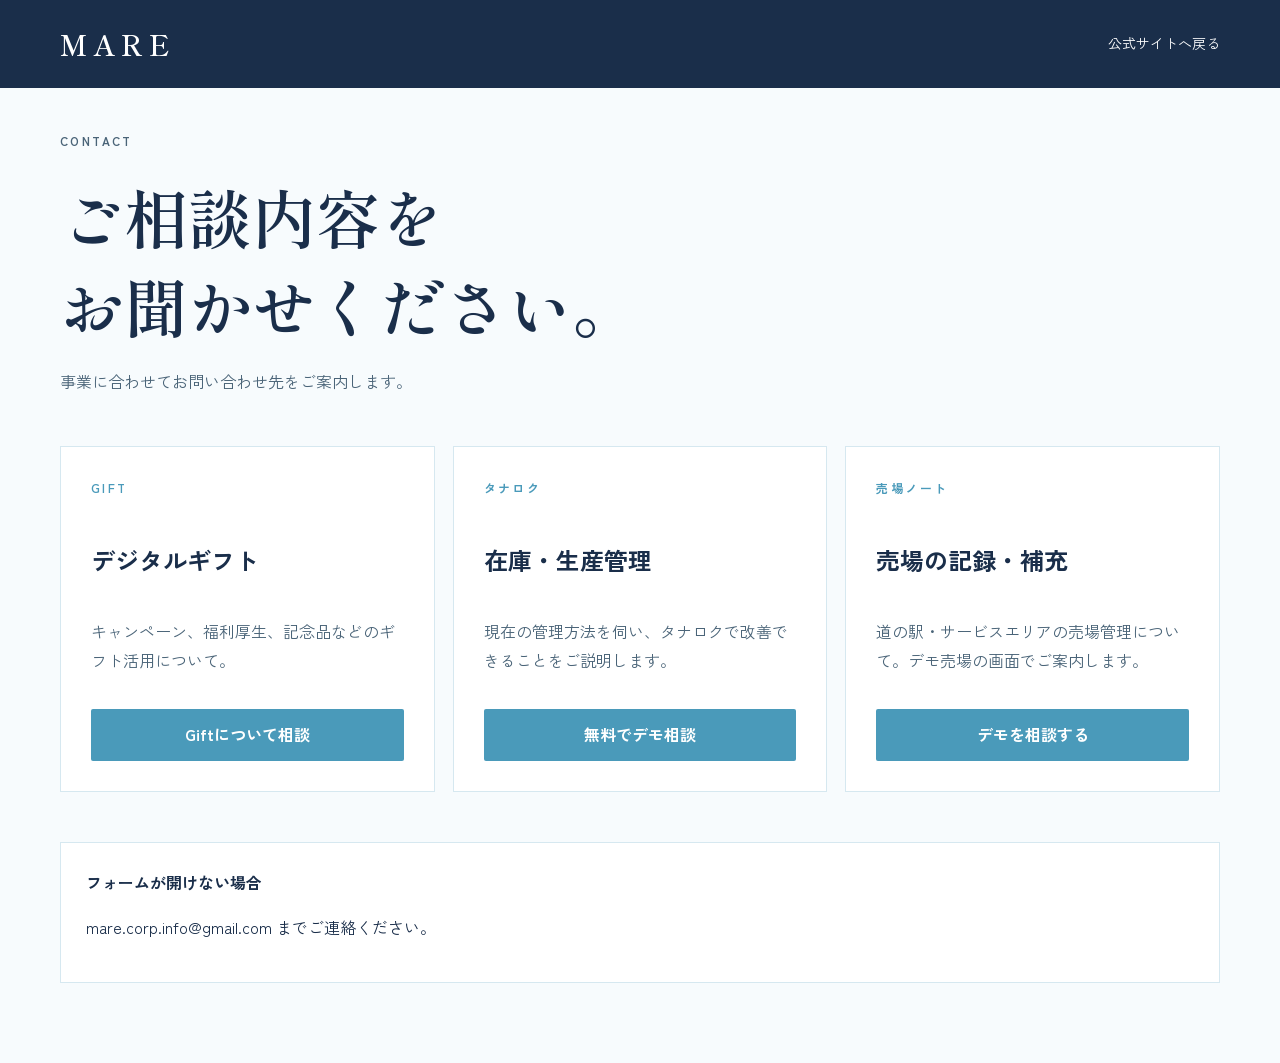
==== contact/index.html @ b049395e "HP改修：OEMを削除、売場ノートを追加、CORDXをタナロクに名称変更 - トップ：OEMのカードと詳細を削除し、3事業をGIFT・タナロク・売場ノートに - 売場ノートの紹介ページ /uriba-" ====
<!doctype html><html lang="ja"><head><meta charset="utf-8"><meta name="viewport" content="width=device-width,initial-scale=1"><title>お問い合わせ｜MARE</title><meta name="description" content="GIFT・タナロク・売場ノートに関するご相談、協業についてのお問い合わせはこちら。"><link rel="canonical" href="https://mare-corp-hp.mare-corp-info.workers.dev/contact/"><link rel="preconnect" href="https://fonts.googleapis.com"><link rel="preconnect" href="https://fonts.gstatic.com" crossorigin><link href="https://fonts.googleapis.com/css2?family=Shippori+Mincho:wght@600&family=Zen+Kaku+Gothic+New:wght@400;500;600;700&display=swap" rel="stylesheet"><link rel="stylesheet" href="/assets/mare.css"><style>.contact-page{min-height:100vh;padding:130px 0 80px;background:#f7fbfd}.contact-page h1{font:600 clamp(38px,6vw,64px)/1.4 'Shippori Mincho';margin:10px 0}.contact-page>div>p{color:#4a6478}.contact-options{display:grid;grid-template-columns:repeat(3,1fr);gap:18px;margin:50px 0}.contact-option{background:#fff;border:1px solid #d6e8f0;padding:30px;display:flex;flex-direction:column}.contact-option h2{font-size:24px}.contact-option p{color:#4a6478;flex:1}.contact-option .button{margin-top:18px}.contact-note{padding:25px;background:#fff;border:1px solid #d6e8f0}@media(max-width:760px){.contact-options{grid-template-columns:1fr}.site-header{background:#1a2e4a}}</style></head><body><header class="site-header" style="background:#1a2e4a"><div class="shell header-inner"><a class="logo" href="/">MARE</a><nav style="display:flex"><a href="/">公式サイトへ戻る</a></nav></div></header><main class="contact-page"><div class="shell"><p class="eyebrow">Contact</p><h1>ご相談内容を<br>お聞かせください。</h1><p>事業に合わせてお問い合わせ先をご案内します。</p><div class="contact-options"><article class="contact-option"><span class="eyebrow">GIFT</span><h2>デジタルギフト</h2><p>キャンペーン、福利厚生、記念品などのギフト活用について。</p><a class="button primary" href="https://docs.google.com/forms/d/e/1FAIpQLSeMhlQkFVUytD8UYxsfwPngYTdQ1wj4fDfEeiPfBqGWtVUaCQ/viewform?usp=publish-editor" target="_blank" rel="noopener noreferrer">Giftについて相談</a></article><article class="contact-option"><span class="eyebrow">タナロク</span><h2>在庫・生産管理</h2><p>現在の管理方法を伺い、タナロクで改善できることをご説明します。</p><a class="button primary" href="https://docs.google.com/forms/d/e/1FAIpQLSeMhlQkFVUytD8UYxsfwPngYTdQ1wj4fDfEeiPfBqGWtVUaCQ/viewform?usp=publish-editor" target="_blank" rel="noopener noreferrer">無料でデモ相談</a></article><article class="contact-option"><span class="eyebrow">売場ノート</span><h2>売場の記録・補充</h2><p>道の駅・サービスエリアの売場管理について。デモ売場の画面でご案内します。</p><a class="button primary" href="https://docs.google.com/forms/d/e/1FAIpQLSeMhlQkFVUytD8UYxsfwPngYTdQ1wj4fDfEeiPfBqGWtVUaCQ/viewform?usp=publish-editor" target="_blank" rel="noopener noreferrer">デモを相談する</a></article></div><div class="contact-note"><b>フォームが開けない場合</b><p>mare.corp.info@gmail.com までご連絡ください。</p></div></div></main></body></html>
---- assets/mare.css ----
:root{--navy:#1a2e4a;--ocean:#4a9aba;--sky:#7bbfd4;--mist:#b8dce8;--pale:#eaf4f8;--white:#fff;--ink:#1a2e4a;--soft:#4a6478;--line:#d6e8f0;--bg:#f7fbfd;--lime:#c8de70;--shadow:0 22px 70px rgba(24,53,75,.11)}*{box-sizing:border-box}html{scroll-behavior:smooth}body{margin:0;color:var(--ink);font-family:'Zen Kaku Gothic New',sans-serif;line-height:1.8}a{color:inherit;text-decoration:none}.shell{width:min(1160px,calc(100% - 48px));margin:auto}.skip-link{position:fixed;top:-60px;left:16px;z-index:99;background:#fff;padding:10px}.skip-link:focus{top:10px}.sr-only{position:absolute;width:1px;height:1px;overflow:hidden;clip:rect(0,0,0,0)}.site-header{position:absolute;inset:0 0 auto;z-index:20;color:#fff}.header-inner{height:88px;display:flex;align-items:center}.logo{font:600 28px/1 'Shippori Mincho',serif;letter-spacing:.22em}.site-header nav{display:flex;align-items:center;gap:34px;margin-left:auto;font-size:14px}.site-header nav a{padding:12px 0}.nav-contact{border:1px solid rgba(255,255,255,.5);padding:8px 18px!important;border-radius:99px}.menu-button{display:none;margin-left:auto;width:46px;height:46px;border:0;background:transparent}.menu-button span:not(.sr-only){display:block;width:24px;height:1px;background:#fff;margin:6px auto}.hero{min-height:760px;padding:165px 0 110px;color:#fff;background:linear-gradient(135deg,#132a46,#1d4b69 55%,#3983a1);position:relative;overflow:hidden;display:flex;align-items:center}.hero:after{content:'';position:absolute;inset:auto 0 0;height:32%;background:linear-gradient(160deg,transparent 49.7%,rgba(255,255,255,.09) 50%)}.hero-orb{position:absolute;border-radius:50%;border:1px solid rgba(255,255,255,.1)}.hero-orb.one{width:520px;height:520px;right:-120px;top:70px}.hero-orb.two{width:260px;height:260px;right:100px;top:200px}.hero-inner{position:relative;z-index:2}.eyebrow{margin:0 0 20px;text-transform:uppercase;letter-spacing:.2em;color:var(--ocean);font-size:12px;font-weight:600}.hero .eyebrow,.cordx-band .eyebrow{color:var(--sky)}.hero h1{margin:0;font:600 clamp(44px,6vw,76px)/1.4 'Shippori Mincho',serif;letter-spacing:.04em}.hero h1 span{color:#dceef3}.hero-copy{max-width:720px;margin:28px 0 0;color:#d7e7ec;font-size:17px}.hero-actions{display:flex;gap:14px;flex-wrap:wrap;margin-top:38px}.button{min-height:52px;padding:0 25px;display:inline-flex;align-items:center;justify-content:center;border-radius:2px;font-weight:600;border:1px solid transparent;transition:.2s}.button:hover{transform:translateY(-2px)}.primary{background:var(--ocean);color:#fff}.ghost{border-color:rgba(255,255,255,.5);color:#fff}.ghost.dark{color:var(--navy);border-color:#91a8b6}.section{padding:112px 0}.split{display:grid;grid-template-columns:.9fr 1.1fr;gap:100px}.section h2{font:600 clamp(32px,4vw,48px)/1.5 'Shippori Mincho',serif;margin:0}.about-copy{font-size:17px;color:var(--soft)}.about-copy p{margin:0 0 22px}.principle{margin-top:35px!important;padding:22px 0;border-block:1px solid var(--line);color:var(--navy)}.principle strong{color:var(--ocean)}.services{background:var(--bg)}.center-heading{text-align:center;max-width:760px;margin:0 auto 56px}.center-heading>p:last-child{color:var(--soft)}.service-grid{display:grid;grid-template-columns:repeat(3,1fr);gap:20px}.service-card{position:relative;min-height:480px;padding:38px 32px;background:#fff;border:1px solid var(--line);box-shadow:0 12px 35px rgba(30,70,90,.05);transition:.25s}.service-card:hover{transform:translateY(-6px);box-shadow:var(--shadow)}.service-number{font:600 52px/1 'Shippori Mincho';color:var(--pale)}.service-action{display:inline-block;margin:24px 0 7px;padding:4px 12px;border-radius:99px;background:var(--pale);color:var(--ocean);font-size:12px;font-weight:600}.service-card h3{font:600 30px/1.2 'Shippori Mincho';letter-spacing:.1em;margin:6px 0 24px}.service-card h4{font:600 19px/1.6 'Shippori Mincho';margin:0 0 14px}.service-card>p:not(.service-action):not(.cordx-message){font-size:14px;color:var(--soft)}.service-card.cordx{background:var(--navy);color:#fff;border-color:var(--navy)}.cordx .service-number{color:rgba(255,255,255,.08)}.cordx .service-action{background:rgba(200,222,112,.12);color:var(--lime)}.cordx>p:not(.service-action):not(.cordx-message){color:#b9cbd3}.cordx-message{color:var(--lime);font-weight:600}.text-link{position:absolute;left:32px;bottom:32px;font-weight:600;color:var(--ocean)}.cordx .text-link{color:var(--lime)}.detail-grid{display:grid;grid-template-columns:1fr 1fr;gap:85px;align-items:center}.detail-visual{aspect-ratio:1.15;display:grid;place-items:center;position:relative;overflow:hidden}.detail-visual:before,.detail-visual:after{content:'';position:absolute;border-radius:50%;border:1px solid rgba(255,255,255,.35)}.detail-visual:before{width:74%;height:74%}.detail-visual:after{width:45%;height:45%}.detail-visual span{z-index:1;color:#fff;font:600 clamp(38px,6vw,72px)/1 'Shippori Mincho';letter-spacing:.15em}.gift-visual{background:linear-gradient(145deg,#4a9aba,#9bcbd9)}.oem-visual{background:linear-gradient(145deg,#213a58,#4a718a)}.detail-copy>p:not(.eyebrow){color:var(--soft)}.detail-copy ul{list-style:none;padding:0;margin:26px 0 34px}.detail-copy li{padding:9px 0;border-bottom:1px solid var(--line)}.detail-copy li:before{content:'—';color:var(--ocean);margin-right:12px}.detail.alt{background:var(--bg)}.cordx-band{background:var(--navy);color:#fff}.cordx-band-grid{display:grid;grid-template-columns:1.05fr .95fr;gap:70px;align-items:center}.cordx-band h2{color:#fff}.cordx-band p:not(.eyebrow){color:#bfd0d6}.lime{background:var(--lime);color:var(--navy)}.outline-light{border-color:rgba(255,255,255,.4);color:#fff}.mini-product{display:flex;align-items:center;justify-content:center;gap:20px}.mini-phone{width:185px;min-height:310px;border:7px solid #071a29;border-radius:26px;background:#fff;color:var(--navy);padding:55px 18px 22px;display:flex;flex-direction:column;align-items:center;text-align:center;box-shadow:0 25px 60px rgba(0,0,0,.25)}.mini-phone .mic{width:55px;height:55px;border-radius:50%;display:grid;place-items:center;background:#e6f5f6;color:var(--ocean);margin-bottom:25px}.mini-phone small{margin-top:18px;color:var(--soft)}.mini-arrow{color:var(--lime);font-size:32px}.mini-stock{width:210px;background:#fff;color:var(--navy);border-radius:8px;padding:15px}.mini-stock span{display:flex;justify-content:space-between;padding:12px 5px;border-bottom:1px solid var(--line);font-size:13px}.mini-stock b{color:#248d83}.contact-box{text-align:center;padding:75px 30px;background:var(--bg);border:1px solid var(--line)}.contact-box p:not(.eyebrow){color:var(--soft);margin-bottom:30px}footer{background:#10253d;color:#b7c8d0;padding:58px 0}.footer-grid{display:grid;grid-template-columns:1fr auto;gap:40px}.footer-grid .logo{color:#fff}.footer-grid p{font-size:13px}.footer-links{display:flex;gap:24px;font-size:13px}.footer-grid small{grid-column:1/-1;border-top:1px solid rgba(255,255,255,.1);padding-top:24px}.reveal{opacity:0;transform:translateY(22px);transition:.7s}.reveal.visible{opacity:1;transform:none}:focus-visible{outline:3px solid #f2c94c;outline-offset:4px}
@media(max-width:820px){.shell{width:min(1160px,calc(100% - 32px))}.menu-button{display:block}.site-header nav{display:none;position:absolute;top:72px;left:16px;right:16px;padding:16px;background:#fff;color:var(--navy);flex-direction:column;align-items:stretch;gap:0;box-shadow:var(--shadow)}.site-header nav.open{display:flex}.site-header nav a{padding:13px}.hero{min-height:720px;padding-top:135px}.hero-copy br{display:none}.split,.detail-grid,.cordx-band-grid{grid-template-columns:1fr;gap:50px}.service-grid{grid-template-columns:1fr}.service-card{min-height:420px}.detail.alt .detail-copy{order:2}.detail.alt .detail-visual{order:1}.section{padding:82px 0}}
@media(max-width:480px){.hero h1{font-size:40px}.hero-actions{display:grid}.button{width:100%}.section{padding:70px 0}.section h2{font-size:31px}.service-card{padding:30px 24px}.text-link{left:24px}.mini-product{gap:8px}.mini-phone{width:145px;min-height:270px;padding:40px 12px}.mini-stock{width:155px}.mini-arrow{font-size:22px}.footer-grid{grid-template-columns:1fr}.footer-links{flex-wrap:wrap}.contact-box{padding:54px 20px}}
@media(prefers-reduced-motion:reduce){html{scroll-behavior:auto}.reveal{opacity:1;transform:none;transition:none}}

.service-card.uriba{border-top:3px solid #1d8aa3}.uriba .service-action{background:#e3f2f6;color:#1d8aa3}.service-card.uriba>p.uriba-message{color:#1d8aa3;font-weight:600;font-size:16px}.uriba .text-link{color:#1d8aa3}
.uriba-band{background:var(--bg);overflow:hidden}.uriba-grid{display:grid;grid-template-columns:.95fr 1.05fr;gap:80px;align-items:center}.uriba-band h2{margin-bottom:22px!important}.uriba-band p:not(.eyebrow){color:var(--soft)}
.uriba-points{list-style:none;padding:0;margin:26px 0 34px}.uriba-points li{padding:9px 0;border-bottom:1px solid var(--line)}.uriba-points li:before{content:'—';color:#1d8aa3;margin-right:12px}
.uriba-stage{position:relative;height:560px}.u-phone{position:absolute;width:250px;border-radius:36px;padding:8px;background:linear-gradient(145deg,#f4f6f8,#c9d0d7 45%,#eef1f4 70%,#b7c0c9);box-shadow:0 30px 60px -22px rgba(24,53,75,.38),inset 0 0 0 1px rgba(26,46,74,.15)}.u-phone img,.u-screen{display:block;width:100%;border-radius:29px;background:#fff}.u-phone img{height:auto}.u-phone.back{left:46%;top:56px;transform:rotate(6deg);opacity:.95;width:220px}.u-phone.front{left:8%;top:0;animation:ufloat 7s ease-in-out infinite}
.u-screen{position:relative;overflow:hidden;aspect-ratio:720/1231}.u-screen img{position:absolute;inset:0;border-radius:0;transition:opacity .8s}.u-screen img.off{opacity:0}
.u-chip{position:absolute;background:#fff;border:1px solid var(--line);border-radius:14px;padding:10px 16px;box-shadow:0 18px 40px -18px rgba(24,53,75,.4);display:grid;animation:ufloat 6s ease-in-out infinite}.u-chip small{font-size:11px;color:var(--soft)}.u-chip b{font:600 24px/1.2 'Shippori Mincho',serif;color:var(--navy)}.u-chip.c1{left:0;top:62%;animation-delay:-2s}.u-chip.c1 b{color:#1d8aa3}.u-chip.c2{right:0;top:12%;animation-delay:-4s}
@keyframes ufloat{0%,100%{transform:translateY(0)}50%{transform:translateY(-12px)}}
.link-strip{margin-top:70px;display:grid;grid-template-columns:1fr 120px 1fr;align-items:center;gap:0}.link-strip span{background:#fff;border:1px solid var(--line);padding:16px 20px;font-size:14px;color:var(--soft);display:flex;gap:14px;align-items:baseline;flex-wrap:wrap}.link-strip b{font:600 18px 'Shippori Mincho',serif;color:var(--navy)}.link-strip i{height:2px;background:repeating-linear-gradient(90deg,#1d8aa3 0 8px,transparent 8px 16px);background-size:32px 2px;animation:udash 1.2s linear infinite}@keyframes udash{to{background-position:32px 0}}
@media(max-width:820px){.uriba-grid{grid-template-columns:1fr;gap:40px}.uriba-stage{height:500px;max-width:420px;margin:0 auto;width:100%}.u-phone{width:215px}.u-phone.back{width:185px;left:44%}.link-strip{grid-template-columns:1fr;margin-top:50px}.link-strip i{width:2px;height:34px;margin:0 auto;background:repeating-linear-gradient(180deg,#1d8aa3 0 8px,transparent 8px 16px)}}
@media(max-width:480px){.uriba-stage{height:430px}.u-phone{width:185px}.u-phone.back{width:160px;left:42%;top:40px}.u-chip b{font-size:20px}}
@media(prefers-reduced-motion:reduce){.u-phone.front,.u-chip,.link-strip i{animation:none}}
.service-card{padding-bottom:88px}@media(max-width:820px){.service-card{min-height:0}}
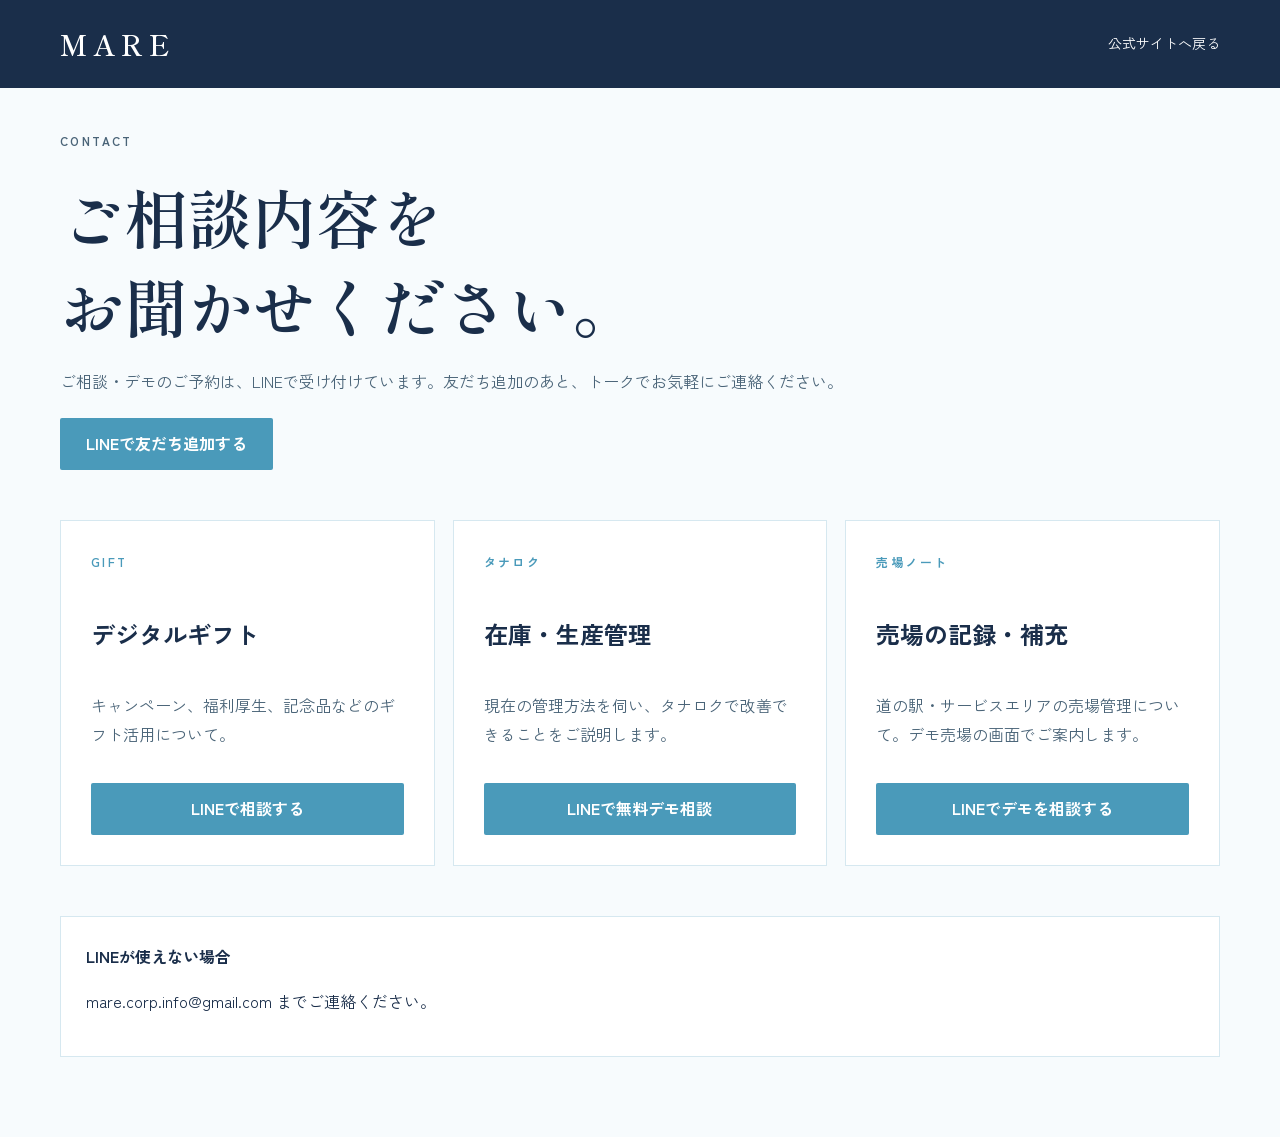
==== commit 7df1c0a4: "問い合わせボタンをすべてLINEに切り替え HP・タナロク・タナロクデモ・売場ノート・お問い合わせページのボタンを Googleフォームから LINE公式アカウント（https://lin.ee/n3" ====
--- a/contact/index.html
+++ b/contact/index.html
@@ -1 +1 @@
-<!doctype html><html lang="ja"><head><meta charset="utf-8"><meta name="viewport" content="width=device-width,initial-scale=1"><title>お問い合わせ｜MARE</title><meta name="description" content="GIFT・タナロク・売場ノートに関するご相談、協業についてのお問い合わせはこちら。"><link rel="canonical" href="https://mare-corp-hp.mare-corp-info.workers.dev/contact/"><link rel="preconnect" href="https://fonts.googleapis.com"><link rel="preconnect" href="https://fonts.gstatic.com" crossorigin><link href="https://fonts.googleapis.com/css2?family=Shippori+Mincho:wght@600&family=Zen+Kaku+Gothic+New:wght@400;500;600;700&display=swap" rel="stylesheet"><link rel="stylesheet" href="/assets/mare.css"><style>.contact-page{min-height:100vh;padding:130px 0 80px;background:#f7fbfd}.contact-page h1{font:600 clamp(38px,6vw,64px)/1.4 'Shippori Mincho';margin:10px 0}.contact-page>div>p{color:#4a6478}.contact-options{display:grid;grid-template-columns:repeat(3,1fr);gap:18px;margin:50px 0}.contact-option{background:#fff;border:1px solid #d6e8f0;padding:30px;display:flex;flex-direction:column}.contact-option h2{font-size:24px}.contact-option p{color:#4a6478;flex:1}.contact-option .button{margin-top:18px}.contact-note{padding:25px;background:#fff;border:1px solid #d6e8f0}@media(max-width:760px){.contact-options{grid-template-columns:1fr}.site-header{background:#1a2e4a}}</style></head><body><header class="site-header" style="background:#1a2e4a"><div class="shell header-inner"><a class="logo" href="/">MARE</a><nav style="display:flex"><a href="/">公式サイトへ戻る</a></nav></div></header><main class="contact-page"><div class="shell"><p class="eyebrow">Contact</p><h1>ご相談内容を<br>お聞かせください。</h1><p>事業に合わせてお問い合わせ先をご案内します。</p><div class="contact-options"><article class="contact-option"><span class="eyebrow">GIFT</span><h2>デジタルギフト</h2><p>キャンペーン、福利厚生、記念品などのギフト活用について。</p><a class="button primary" href="https://docs.google.com/forms/d/e/1FAIpQLSeMhlQkFVUytD8UYxsfwPngYTdQ1wj4fDfEeiPfBqGWtVUaCQ/viewform?usp=publish-editor" target="_blank" rel="noopener noreferrer">Giftについて相談</a></article><article class="contact-option"><span class="eyebrow">タナロク</span><h2>在庫・生産管理</h2><p>現在の管理方法を伺い、タナロクで改善できることをご説明します。</p><a class="button primary" href="https://docs.google.com/forms/d/e/1FAIpQLSeMhlQkFVUytD8UYxsfwPngYTdQ1wj4fDfEeiPfBqGWtVUaCQ/viewform?usp=publish-editor" target="_blank" rel="noopener noreferrer">無料でデモ相談</a></article><article class="contact-option"><span class="eyebrow">売場ノート</span><h2>売場の記録・補充</h2><p>道の駅・サービスエリアの売場管理について。デモ売場の画面でご案内します。</p><a class="button primary" href="https://docs.google.com/forms/d/e/1FAIpQLSeMhlQkFVUytD8UYxsfwPngYTdQ1wj4fDfEeiPfBqGWtVUaCQ/viewform?usp=publish-editor" target="_blank" rel="noopener noreferrer">デモを相談する</a></article></div><div class="contact-note"><b>フォームが開けない場合</b><p>mare.corp.info@gmail.com までご連絡ください。</p></div></div></main></body></html>
+<!doctype html><html lang="ja"><head><meta charset="utf-8"><meta name="viewport" content="width=device-width,initial-scale=1"><title>お問い合わせ｜MARE</title><meta name="description" content="GIFT・タナロク・売場ノートに関するご相談、協業についてのお問い合わせはこちら。"><link rel="canonical" href="https://mare-corp-hp.mare-corp-info.workers.dev/contact/"><link rel="preconnect" href="https://fonts.googleapis.com"><link rel="preconnect" href="https://fonts.gstatic.com" crossorigin><link href="https://fonts.googleapis.com/css2?family=Shippori+Mincho:wght@600&family=Zen+Kaku+Gothic+New:wght@400;500;600;700&display=swap" rel="stylesheet"><link rel="stylesheet" href="/assets/mare.css"><style>.contact-page{min-height:100vh;padding:130px 0 80px;background:#f7fbfd}.contact-page h1{font:600 clamp(38px,6vw,64px)/1.4 'Shippori Mincho';margin:10px 0}.contact-page>div>p{color:#4a6478}.contact-options{display:grid;grid-template-columns:repeat(3,1fr);gap:18px;margin:50px 0}.contact-option{background:#fff;border:1px solid #d6e8f0;padding:30px;display:flex;flex-direction:column}.contact-option h2{font-size:24px}.contact-option p{color:#4a6478;flex:1}.contact-option .button{margin-top:18px}.contact-note{padding:25px;background:#fff;border:1px solid #d6e8f0}@media(max-width:760px){.contact-options{grid-template-columns:1fr}.site-header{background:#1a2e4a}}</style></head><body><header class="site-header" style="background:#1a2e4a"><div class="shell header-inner"><a class="logo" href="/">MARE</a><nav style="display:flex"><a href="/">公式サイトへ戻る</a></nav></div></header><main class="contact-page"><div class="shell"><p class="eyebrow">Contact</p><h1>ご相談内容を<br>お聞かせください。</h1><p>ご相談・デモのご予約は、LINEで受け付けています。友だち追加のあと、トークでお気軽にご連絡ください。</p><p style="margin-top:22px"><a class="button primary" href="https://lin.ee/n3A1B0A" target="_blank" rel="noopener noreferrer">LINEで友だち追加する</a></p><div class="contact-options"><article class="contact-option"><span class="eyebrow">GIFT</span><h2>デジタルギフト</h2><p>キャンペーン、福利厚生、記念品などのギフト活用について。</p><a class="button primary" href="https://lin.ee/n3A1B0A" target="_blank" rel="noopener noreferrer">LINEで相談する</a></article><article class="contact-option"><span class="eyebrow">タナロク</span><h2>在庫・生産管理</h2><p>現在の管理方法を伺い、タナロクで改善できることをご説明します。</p><a class="button primary" href="https://lin.ee/n3A1B0A" target="_blank" rel="noopener noreferrer">LINEで無料デモ相談</a></article><article class="contact-option"><span class="eyebrow">売場ノート</span><h2>売場の記録・補充</h2><p>道の駅・サービスエリアの売場管理について。デモ売場の画面でご案内します。</p><a class="button primary" href="https://lin.ee/n3A1B0A" target="_blank" rel="noopener noreferrer">LINEでデモを相談する</a></article></div><div class="contact-note"><b>LINEが使えない場合</b><p>mare.corp.info@gmail.com までご連絡ください。</p></div></div></main></body></html>
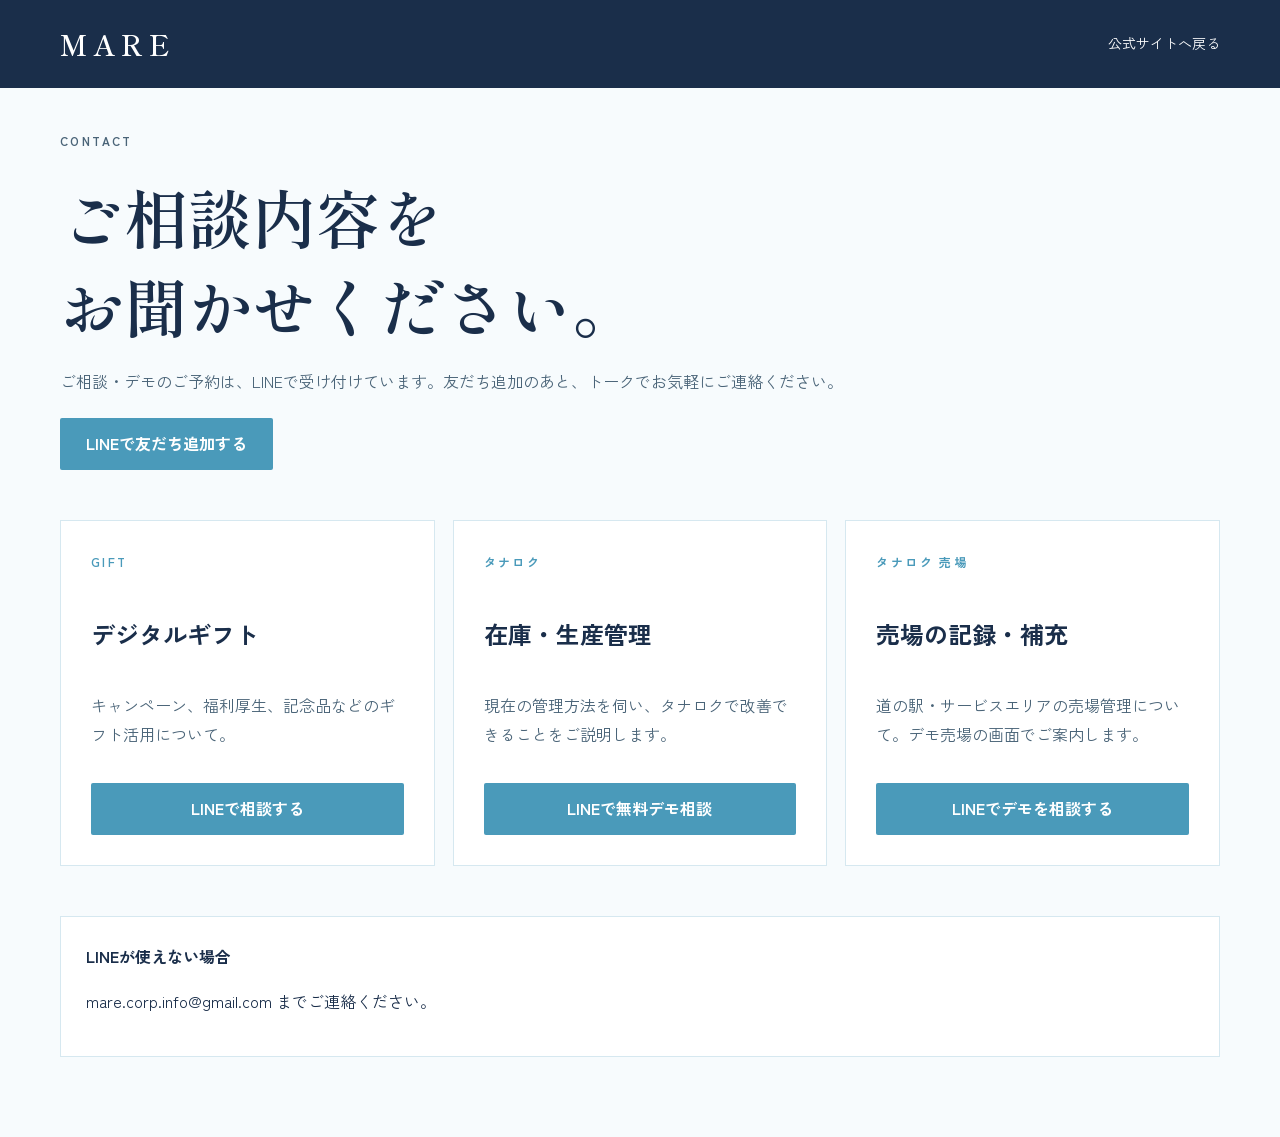
==== commit 7fd614a9: "売場ノートを「タナロク 売場」に改名 - 売場の製品ページを /tanaroku/uriba/ に移す。旧URL /uriba-note/ は新しいページへ転送（#price などの位置も引き継ぐ） " ====
--- a/contact/index.html
+++ b/contact/index.html
@@ -1 +1 @@
-<!doctype html><html lang="ja"><head><meta charset="utf-8"><meta name="viewport" content="width=device-width,initial-scale=1"><title>お問い合わせ｜MARE</title><meta name="description" content="GIFT・タナロク・売場ノートに関するご相談、協業についてのお問い合わせはこちら。"><link rel="canonical" href="https://mare-corp-hp.mare-corp-info.workers.dev/contact/"><link rel="preconnect" href="https://fonts.googleapis.com"><link rel="preconnect" href="https://fonts.gstatic.com" crossorigin><link href="https://fonts.googleapis.com/css2?family=Shippori+Mincho:wght@600&family=Zen+Kaku+Gothic+New:wght@400;500;600;700&display=swap" rel="stylesheet"><link rel="stylesheet" href="/assets/mare.css"><style>.contact-page{min-height:100vh;padding:130px 0 80px;background:#f7fbfd}.contact-page h1{font:600 clamp(38px,6vw,64px)/1.4 'Shippori Mincho';margin:10px 0}.contact-page>div>p{color:#4a6478}.contact-options{display:grid;grid-template-columns:repeat(3,1fr);gap:18px;margin:50px 0}.contact-option{background:#fff;border:1px solid #d6e8f0;padding:30px;display:flex;flex-direction:column}.contact-option h2{font-size:24px}.contact-option p{color:#4a6478;flex:1}.contact-option .button{margin-top:18px}.contact-note{padding:25px;background:#fff;border:1px solid #d6e8f0}@media(max-width:760px){.contact-options{grid-template-columns:1fr}.site-header{background:#1a2e4a}}</style></head><body><header class="site-header" style="background:#1a2e4a"><div class="shell header-inner"><a class="logo" href="/">MARE</a><nav style="display:flex"><a href="/">公式サイトへ戻る</a></nav></div></header><main class="contact-page"><div class="shell"><p class="eyebrow">Contact</p><h1>ご相談内容を<br>お聞かせください。</h1><p>ご相談・デモのご予約は、LINEで受け付けています。友だち追加のあと、トークでお気軽にご連絡ください。</p><p style="margin-top:22px"><a class="button primary" href="https://lin.ee/n3A1B0A" target="_blank" rel="noopener noreferrer">LINEで友だち追加する</a></p><div class="contact-options"><article class="contact-option"><span class="eyebrow">GIFT</span><h2>デジタルギフト</h2><p>キャンペーン、福利厚生、記念品などのギフト活用について。</p><a class="button primary" href="https://lin.ee/n3A1B0A" target="_blank" rel="noopener noreferrer">LINEで相談する</a></article><article class="contact-option"><span class="eyebrow">タナロク</span><h2>在庫・生産管理</h2><p>現在の管理方法を伺い、タナロクで改善できることをご説明します。</p><a class="button primary" href="https://lin.ee/n3A1B0A" target="_blank" rel="noopener noreferrer">LINEで無料デモ相談</a></article><article class="contact-option"><span class="eyebrow">売場ノート</span><h2>売場の記録・補充</h2><p>道の駅・サービスエリアの売場管理について。デモ売場の画面でご案内します。</p><a class="button primary" href="https://lin.ee/n3A1B0A" target="_blank" rel="noopener noreferrer">LINEでデモを相談する</a></article></div><div class="contact-note"><b>LINEが使えない場合</b><p>mare.corp.info@gmail.com までご連絡ください。</p></div></div></main></body></html>
+<!doctype html><html lang="ja"><head><meta charset="utf-8"><meta name="viewport" content="width=device-width,initial-scale=1"><title>お問い合わせ｜MARE</title><meta name="description" content="GIFT・タナロクに関するご相談、協業についてのお問い合わせはこちら。"><link rel="canonical" href="https://mare-corp-hp.mare-corp-info.workers.dev/contact/"><link rel="preconnect" href="https://fonts.googleapis.com"><link rel="preconnect" href="https://fonts.gstatic.com" crossorigin><link href="https://fonts.googleapis.com/css2?family=Shippori+Mincho:wght@600&family=Zen+Kaku+Gothic+New:wght@400;500;600;700&display=swap" rel="stylesheet"><link rel="stylesheet" href="/assets/mare.css"><style>.contact-page{min-height:100vh;padding:130px 0 80px;background:#f7fbfd}.contact-page h1{font:600 clamp(38px,6vw,64px)/1.4 'Shippori Mincho';margin:10px 0}.contact-page>div>p{color:#4a6478}.contact-options{display:grid;grid-template-columns:repeat(3,1fr);gap:18px;margin:50px 0}.contact-option{background:#fff;border:1px solid #d6e8f0;padding:30px;display:flex;flex-direction:column}.contact-option h2{font-size:24px}.contact-option p{color:#4a6478;flex:1}.contact-option .button{margin-top:18px}.contact-note{padding:25px;background:#fff;border:1px solid #d6e8f0}@media(max-width:760px){.contact-options{grid-template-columns:1fr}.site-header{background:#1a2e4a}}</style></head><body><header class="site-header" style="background:#1a2e4a"><div class="shell header-inner"><a class="logo" href="/">MARE</a><nav style="display:flex"><a href="/">公式サイトへ戻る</a></nav></div></header><main class="contact-page"><div class="shell"><p class="eyebrow">Contact</p><h1>ご相談内容を<br>お聞かせください。</h1><p>ご相談・デモのご予約は、LINEで受け付けています。友だち追加のあと、トークでお気軽にご連絡ください。</p><p style="margin-top:22px"><a class="button primary" href="https://lin.ee/n3A1B0A" target="_blank" rel="noopener noreferrer">LINEで友だち追加する</a></p><div class="contact-options"><article class="contact-option"><span class="eyebrow">GIFT</span><h2>デジタルギフト</h2><p>キャンペーン、福利厚生、記念品などのギフト活用について。</p><a class="button primary" href="https://lin.ee/n3A1B0A" target="_blank" rel="noopener noreferrer">LINEで相談する</a></article><article class="contact-option"><span class="eyebrow">タナロク</span><h2>在庫・生産管理</h2><p>現在の管理方法を伺い、タナロクで改善できることをご説明します。</p><a class="button primary" href="https://lin.ee/n3A1B0A" target="_blank" rel="noopener noreferrer">LINEで無料デモ相談</a></article><article class="contact-option"><span class="eyebrow">タナロク 売場</span><h2>売場の記録・補充</h2><p>道の駅・サービスエリアの売場管理について。デモ売場の画面でご案内します。</p><a class="button primary" href="https://lin.ee/n3A1B0A" target="_blank" rel="noopener noreferrer">LINEでデモを相談する</a></article></div><div class="contact-note"><b>LINEが使えない場合</b><p>mare.corp.info@gmail.com までご連絡ください。</p></div></div></main></body></html>
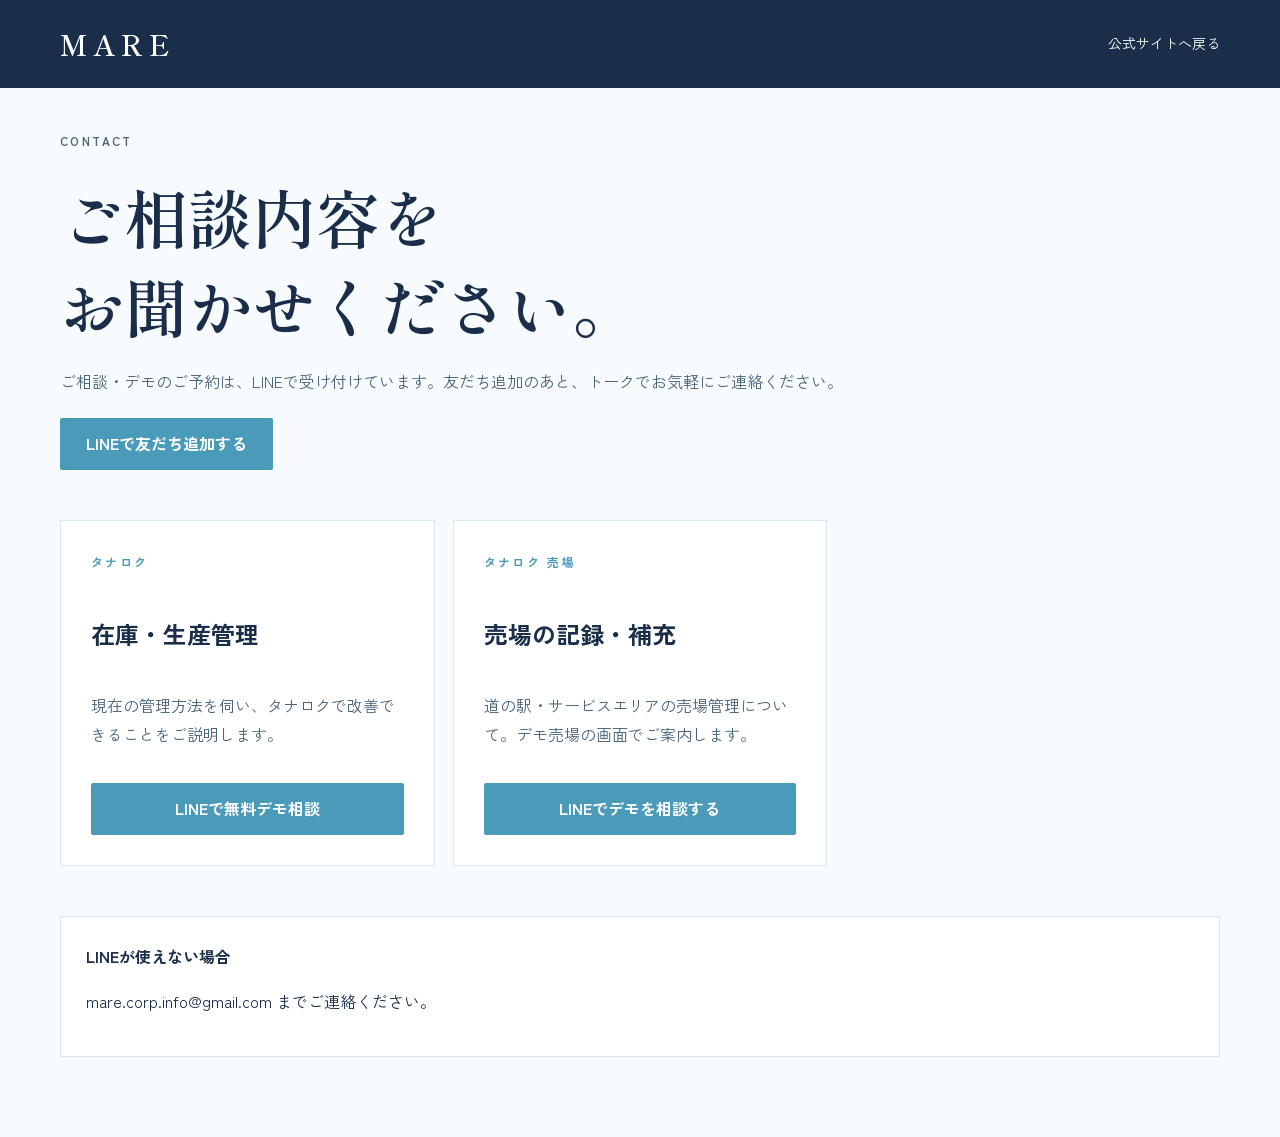
==== commit 59bafe46: "GIFTの記載をトップ・お問い合わせから外す GIFTは主力ではなくなったため、トップの事業一覧・導入文・フッター・ お問い合わせの選択肢・サイトマップから外した。demo.html のファイルは残す" ====
--- a/contact/index.html
+++ b/contact/index.html
@@ -1 +1 @@
-<!doctype html><html lang="ja"><head><meta charset="utf-8"><meta name="viewport" content="width=device-width,initial-scale=1"><title>お問い合わせ｜MARE</title><meta name="description" content="GIFT・タナロクに関するご相談、協業についてのお問い合わせはこちら。"><link rel="canonical" href="https://mare-corp-hp.mare-corp-info.workers.dev/contact/"><link rel="preconnect" href="https://fonts.googleapis.com"><link rel="preconnect" href="https://fonts.gstatic.com" crossorigin><link href="https://fonts.googleapis.com/css2?family=Shippori+Mincho:wght@600&family=Zen+Kaku+Gothic+New:wght@400;500;600;700&display=swap" rel="stylesheet"><link rel="stylesheet" href="/assets/mare.css"><style>.contact-page{min-height:100vh;padding:130px 0 80px;background:#f7fbfd}.contact-page h1{font:600 clamp(38px,6vw,64px)/1.4 'Shippori Mincho';margin:10px 0}.contact-page>div>p{color:#4a6478}.contact-options{display:grid;grid-template-columns:repeat(3,1fr);gap:18px;margin:50px 0}.contact-option{background:#fff;border:1px solid #d6e8f0;padding:30px;display:flex;flex-direction:column}.contact-option h2{font-size:24px}.contact-option p{color:#4a6478;flex:1}.contact-option .button{margin-top:18px}.contact-note{padding:25px;background:#fff;border:1px solid #d6e8f0}@media(max-width:760px){.contact-options{grid-template-columns:1fr}.site-header{background:#1a2e4a}}</style></head><body><header class="site-header" style="background:#1a2e4a"><div class="shell header-inner"><a class="logo" href="/">MARE</a><nav style="display:flex"><a href="/">公式サイトへ戻る</a></nav></div></header><main class="contact-page"><div class="shell"><p class="eyebrow">Contact</p><h1>ご相談内容を<br>お聞かせください。</h1><p>ご相談・デモのご予約は、LINEで受け付けています。友だち追加のあと、トークでお気軽にご連絡ください。</p><p style="margin-top:22px"><a class="button primary" href="https://lin.ee/n3A1B0A" target="_blank" rel="noopener noreferrer">LINEで友だち追加する</a></p><div class="contact-options"><article class="contact-option"><span class="eyebrow">GIFT</span><h2>デジタルギフト</h2><p>キャンペーン、福利厚生、記念品などのギフト活用について。</p><a class="button primary" href="https://lin.ee/n3A1B0A" target="_blank" rel="noopener noreferrer">LINEで相談する</a></article><article class="contact-option"><span class="eyebrow">タナロク</span><h2>在庫・生産管理</h2><p>現在の管理方法を伺い、タナロクで改善できることをご説明します。</p><a class="button primary" href="https://lin.ee/n3A1B0A" target="_blank" rel="noopener noreferrer">LINEで無料デモ相談</a></article><article class="contact-option"><span class="eyebrow">タナロク 売場</span><h2>売場の記録・補充</h2><p>道の駅・サービスエリアの売場管理について。デモ売場の画面でご案内します。</p><a class="button primary" href="https://lin.ee/n3A1B0A" target="_blank" rel="noopener noreferrer">LINEでデモを相談する</a></article></div><div class="contact-note"><b>LINEが使えない場合</b><p>mare.corp.info@gmail.com までご連絡ください。</p></div></div></main></body></html>
+<!doctype html><html lang="ja"><head><meta charset="utf-8"><meta name="viewport" content="width=device-width,initial-scale=1"><title>お問い合わせ｜MARE</title><meta name="description" content="タナロクに関するご相談、協業についてのお問い合わせはこちら。"><link rel="canonical" href="https://mare-corp-hp.mare-corp-info.workers.dev/contact/"><link rel="preconnect" href="https://fonts.googleapis.com"><link rel="preconnect" href="https://fonts.gstatic.com" crossorigin><link href="https://fonts.googleapis.com/css2?family=Shippori+Mincho:wght@600&family=Zen+Kaku+Gothic+New:wght@400;500;600;700&display=swap" rel="stylesheet"><link rel="stylesheet" href="/assets/mare.css"><style>.contact-page{min-height:100vh;padding:130px 0 80px;background:#f7fbfd}.contact-page h1{font:600 clamp(38px,6vw,64px)/1.4 'Shippori Mincho';margin:10px 0}.contact-page>div>p{color:#4a6478}.contact-options{display:grid;grid-template-columns:repeat(3,1fr);gap:18px;margin:50px 0}.contact-option{background:#fff;border:1px solid #d6e8f0;padding:30px;display:flex;flex-direction:column}.contact-option h2{font-size:24px}.contact-option p{color:#4a6478;flex:1}.contact-option .button{margin-top:18px}.contact-note{padding:25px;background:#fff;border:1px solid #d6e8f0}@media(max-width:760px){.contact-options{grid-template-columns:1fr}.site-header{background:#1a2e4a}}</style></head><body><header class="site-header" style="background:#1a2e4a"><div class="shell header-inner"><a class="logo" href="/">MARE</a><nav style="display:flex"><a href="/">公式サイトへ戻る</a></nav></div></header><main class="contact-page"><div class="shell"><p class="eyebrow">Contact</p><h1>ご相談内容を<br>お聞かせください。</h1><p>ご相談・デモのご予約は、LINEで受け付けています。友だち追加のあと、トークでお気軽にご連絡ください。</p><p style="margin-top:22px"><a class="button primary" href="https://lin.ee/n3A1B0A" target="_blank" rel="noopener noreferrer">LINEで友だち追加する</a></p><div class="contact-options"><article class="contact-option"><span class="eyebrow">タナロク</span><h2>在庫・生産管理</h2><p>現在の管理方法を伺い、タナロクで改善できることをご説明します。</p><a class="button primary" href="https://lin.ee/n3A1B0A" target="_blank" rel="noopener noreferrer">LINEで無料デモ相談</a></article><article class="contact-option"><span class="eyebrow">タナロク 売場</span><h2>売場の記録・補充</h2><p>道の駅・サービスエリアの売場管理について。デモ売場の画面でご案内します。</p><a class="button primary" href="https://lin.ee/n3A1B0A" target="_blank" rel="noopener noreferrer">LINEでデモを相談する</a></article></div><div class="contact-note"><b>LINEが使えない場合</b><p>mare.corp.info@gmail.com までご連絡ください。</p></div></div></main></body></html>
--- a/assets/mare.css
+++ b/assets/mare.css
@@ -7,7 +7,7 @@
 .uriba-band{background:var(--bg);overflow:hidden}.uriba-grid{display:grid;grid-template-columns:.95fr 1.05fr;gap:80px;align-items:center}.uriba-band h2{margin-bottom:22px!important}.uriba-band p:not(.eyebrow){color:var(--soft)}
 .uriba-points{list-style:none;padding:0;margin:26px 0 34px}.uriba-points li{padding:9px 0;border-bottom:1px solid var(--line)}.uriba-points li:before{content:'—';color:#1d8aa3;margin-right:12px}
 .uriba-stage{position:relative;height:560px}.u-phone{position:absolute;width:250px;border-radius:36px;padding:8px;background:linear-gradient(145deg,#f4f6f8,#c9d0d7 45%,#eef1f4 70%,#b7c0c9);box-shadow:0 30px 60px -22px rgba(24,53,75,.38),inset 0 0 0 1px rgba(26,46,74,.15)}.u-phone img,.u-screen{display:block;width:100%;border-radius:29px;background:#fff}.u-phone img{height:auto}.u-phone.back{left:46%;top:56px;transform:rotate(6deg);opacity:.95;width:220px}.u-phone.front{left:8%;top:0;animation:ufloat 7s ease-in-out infinite}
-.u-screen{position:relative;overflow:hidden;aspect-ratio:720/1231}.u-screen img{position:absolute;inset:0;border-radius:0;transition:opacity .8s}.u-screen img.off{opacity:0}
+.u-screen{position:relative;overflow:hidden;aspect-ratio:720/1320}.u-screen img{position:absolute;inset:0;border-radius:0;transition:opacity .8s}.u-screen img.off{opacity:0}
 .u-chip{position:absolute;background:#fff;border:1px solid var(--line);border-radius:14px;padding:10px 16px;box-shadow:0 18px 40px -18px rgba(24,53,75,.4);display:grid;animation:ufloat 6s ease-in-out infinite}.u-chip small{font-size:11px;color:var(--soft)}.u-chip b{font:600 24px/1.2 'Shippori Mincho',serif;color:var(--navy)}.u-chip.c1{left:0;top:62%;animation-delay:-2s}.u-chip.c1 b{color:#1d8aa3}.u-chip.c2{right:0;top:12%;animation-delay:-4s}
 @keyframes ufloat{0%,100%{transform:translateY(0)}50%{transform:translateY(-12px)}}
 .link-strip{margin-top:70px;display:grid;grid-template-columns:1fr 120px 1fr;align-items:center;gap:0}.link-strip span{background:#fff;border:1px solid var(--line);padding:16px 20px;font-size:14px;color:var(--soft);display:flex;gap:14px;align-items:baseline;flex-wrap:wrap}.link-strip b{font:600 18px 'Shippori Mincho',serif;color:var(--navy)}.link-strip i{height:2px;background:repeating-linear-gradient(90deg,#1d8aa3 0 8px,transparent 8px 16px);background-size:32px 2px;animation:udash 1.2s linear infinite}@keyframes udash{to{background-position:32px 0}}
@@ -15,3 +15,20 @@
 @media(max-width:480px){.uriba-stage{height:430px}.u-phone{width:185px}.u-phone.back{width:160px;left:42%;top:40px}.u-chip b{font-size:20px}}
 @media(prefers-reduced-motion:reduce){.u-phone.front,.u-chip,.link-strip i{animation:none}}
 .service-card{padding-bottom:88px}@media(max-width:820px){.service-card{min-height:0}}
+/* 事業は2つ：GIFT と タナロク（工場・倉庫／売場） */
+.service-grid{grid-template-columns:minmax(0,1fr) minmax(0,2fr)}
+.service-card.tnk{background:var(--navy);color:#fff;border-color:var(--navy)}
+.service-card.tnk .service-number{color:rgba(255,255,255,.08)}
+.service-card.tnk .service-action{background:rgba(200,222,112,.12);color:var(--lime)}
+.service-card.tnk>p:not(.service-action){color:rgba(255,255,255,.72)}
+.tnk-pair{display:grid;grid-template-columns:1fr 1fr;gap:14px;margin-top:26px}
+.tnk-part{display:grid;gap:8px;align-content:start;padding:20px 18px;border-radius:14px;background:rgba(255,255,255,.06);border:1px solid rgba(255,255,255,.14);color:#fff;text-decoration:none;transition:.25s}
+.tnk-part:hover{background:rgba(255,255,255,.11);transform:translateY(-3px)}
+.tnk-part small{justify-self:start;padding:3px 11px;border-radius:99px;font-size:12px;font-weight:600;background:rgba(200,222,112,.14);color:var(--lime)}
+.tnk-part.uriba small{background:rgba(108,195,214,.18);color:#8fd6e6}
+.tnk-part b{font:600 17px/1.6 'Shippori Mincho'}
+.tnk-part span{font-size:13.5px;line-height:1.8;color:rgba(255,255,255,.72)}
+.tnk-part i{font-style:normal;font-size:13px;font-weight:600;color:var(--lime);margin-top:4px}
+.tnk-part.uriba i{color:#8fd6e6}
+@media (max-width:900px){.service-grid{grid-template-columns:1fr}}
+@media (max-width:560px){.tnk-pair{grid-template-columns:1fr}}
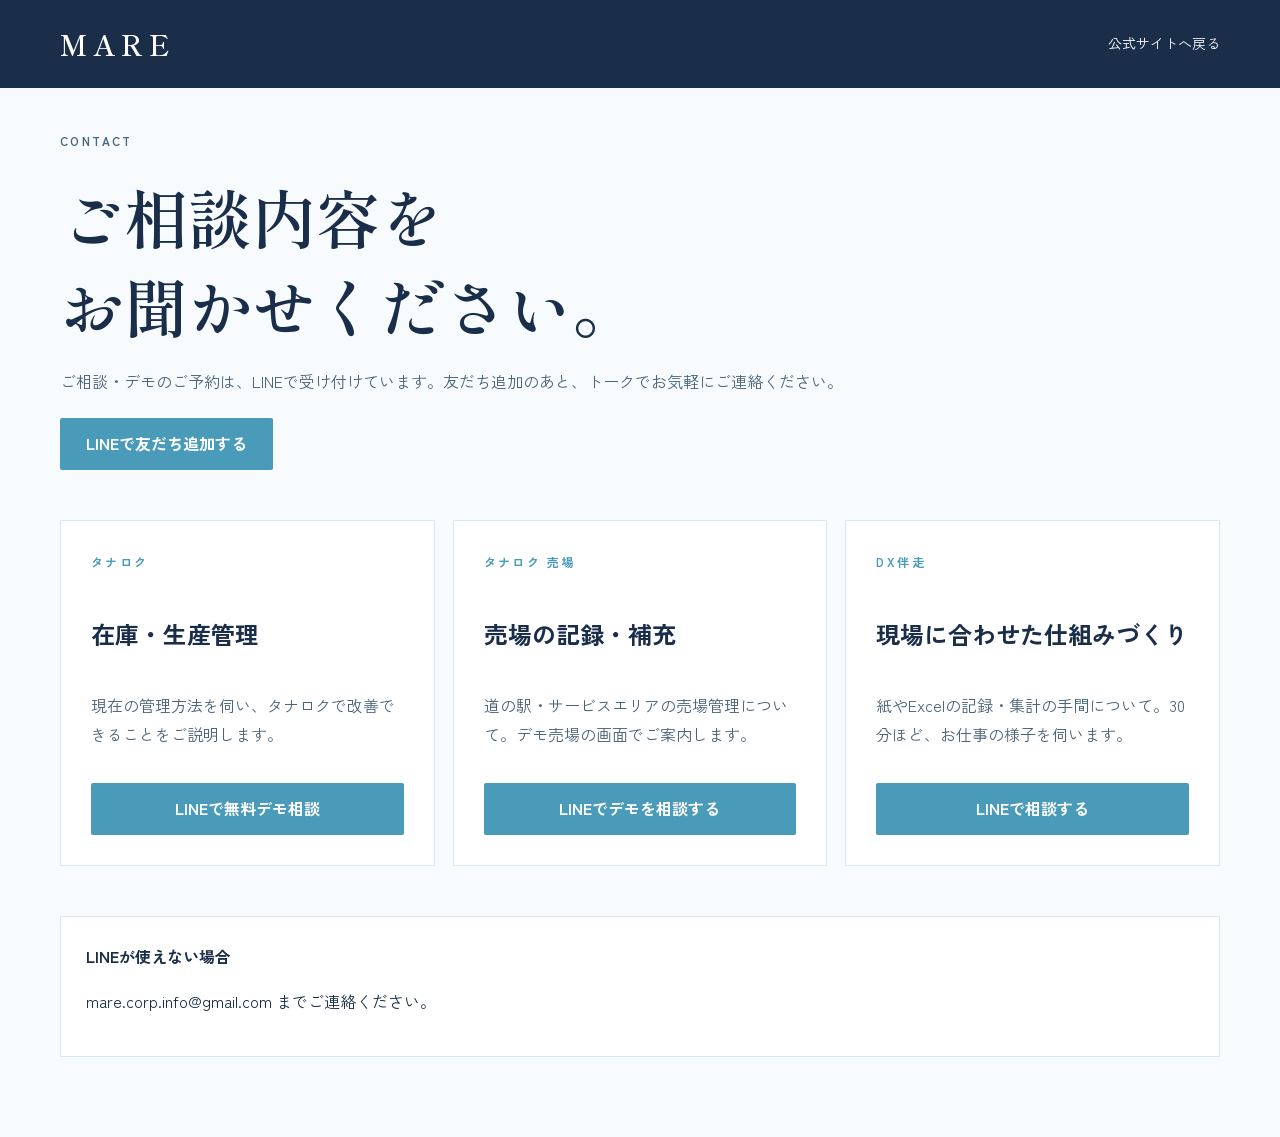
==== commit 155e9ea7: "GIFTの代わりにDX伴走を載せる・見出しを「つくる・売る」の現場に変える 営業資料（FIELD DX PARTNER）の内容をもとに、事業の3つ目としてDX伴走を追加。 GIFTを外したので、見出し" ====
--- a/contact/index.html
+++ b/contact/index.html
@@ -1 +1 @@
-<!doctype html><html lang="ja"><head><meta charset="utf-8"><meta name="viewport" content="width=device-width,initial-scale=1"><title>お問い合わせ｜MARE</title><meta name="description" content="タナロクに関するご相談、協業についてのお問い合わせはこちら。"><link rel="canonical" href="https://mare-corp-hp.mare-corp-info.workers.dev/contact/"><link rel="preconnect" href="https://fonts.googleapis.com"><link rel="preconnect" href="https://fonts.gstatic.com" crossorigin><link href="https://fonts.googleapis.com/css2?family=Shippori+Mincho:wght@600&family=Zen+Kaku+Gothic+New:wght@400;500;600;700&display=swap" rel="stylesheet"><link rel="stylesheet" href="/assets/mare.css"><style>.contact-page{min-height:100vh;padding:130px 0 80px;background:#f7fbfd}.contact-page h1{font:600 clamp(38px,6vw,64px)/1.4 'Shippori Mincho';margin:10px 0}.contact-page>div>p{color:#4a6478}.contact-options{display:grid;grid-template-columns:repeat(3,1fr);gap:18px;margin:50px 0}.contact-option{background:#fff;border:1px solid #d6e8f0;padding:30px;display:flex;flex-direction:column}.contact-option h2{font-size:24px}.contact-option p{color:#4a6478;flex:1}.contact-option .button{margin-top:18px}.contact-note{padding:25px;background:#fff;border:1px solid #d6e8f0}@media(max-width:760px){.contact-options{grid-template-columns:1fr}.site-header{background:#1a2e4a}}</style></head><body><header class="site-header" style="background:#1a2e4a"><div class="shell header-inner"><a class="logo" href="/">MARE</a><nav style="display:flex"><a href="/">公式サイトへ戻る</a></nav></div></header><main class="contact-page"><div class="shell"><p class="eyebrow">Contact</p><h1>ご相談内容を<br>お聞かせください。</h1><p>ご相談・デモのご予約は、LINEで受け付けています。友だち追加のあと、トークでお気軽にご連絡ください。</p><p style="margin-top:22px"><a class="button primary" href="https://lin.ee/n3A1B0A" target="_blank" rel="noopener noreferrer">LINEで友だち追加する</a></p><div class="contact-options"><article class="contact-option"><span class="eyebrow">タナロク</span><h2>在庫・生産管理</h2><p>現在の管理方法を伺い、タナロクで改善できることをご説明します。</p><a class="button primary" href="https://lin.ee/n3A1B0A" target="_blank" rel="noopener noreferrer">LINEで無料デモ相談</a></article><article class="contact-option"><span class="eyebrow">タナロク 売場</span><h2>売場の記録・補充</h2><p>道の駅・サービスエリアの売場管理について。デモ売場の画面でご案内します。</p><a class="button primary" href="https://lin.ee/n3A1B0A" target="_blank" rel="noopener noreferrer">LINEでデモを相談する</a></article></div><div class="contact-note"><b>LINEが使えない場合</b><p>mare.corp.info@gmail.com までご連絡ください。</p></div></div></main></body></html>
+<!doctype html><html lang="ja"><head><meta charset="utf-8"><meta name="viewport" content="width=device-width,initial-scale=1"><title>お問い合わせ｜MARE</title><meta name="description" content="タナロク・DX伴走に関するご相談、協業についてのお問い合わせはこちら。"><link rel="canonical" href="https://mare-corp-hp.mare-corp-info.workers.dev/contact/"><link rel="preconnect" href="https://fonts.googleapis.com"><link rel="preconnect" href="https://fonts.gstatic.com" crossorigin><link href="https://fonts.googleapis.com/css2?family=Shippori+Mincho:wght@600&family=Zen+Kaku+Gothic+New:wght@400;500;600;700&display=swap" rel="stylesheet"><link rel="stylesheet" href="/assets/mare.css"><style>.contact-page{min-height:100vh;padding:130px 0 80px;background:#f7fbfd}.contact-page h1{font:600 clamp(38px,6vw,64px)/1.4 'Shippori Mincho';margin:10px 0}.contact-page>div>p{color:#4a6478}.contact-options{display:grid;grid-template-columns:repeat(3,1fr);gap:18px;margin:50px 0}.contact-option{background:#fff;border:1px solid #d6e8f0;padding:30px;display:flex;flex-direction:column}.contact-option h2{font-size:24px}.contact-option p{color:#4a6478;flex:1}.contact-option .button{margin-top:18px}.contact-note{padding:25px;background:#fff;border:1px solid #d6e8f0}@media(max-width:760px){.contact-options{grid-template-columns:1fr}.site-header{background:#1a2e4a}}</style></head><body><header class="site-header" style="background:#1a2e4a"><div class="shell header-inner"><a class="logo" href="/">MARE</a><nav style="display:flex"><a href="/">公式サイトへ戻る</a></nav></div></header><main class="contact-page"><div class="shell"><p class="eyebrow">Contact</p><h1>ご相談内容を<br>お聞かせください。</h1><p>ご相談・デモのご予約は、LINEで受け付けています。友だち追加のあと、トークでお気軽にご連絡ください。</p><p style="margin-top:22px"><a class="button primary" href="https://lin.ee/n3A1B0A" target="_blank" rel="noopener noreferrer">LINEで友だち追加する</a></p><div class="contact-options"><article class="contact-option"><span class="eyebrow">タナロク</span><h2>在庫・生産管理</h2><p>現在の管理方法を伺い、タナロクで改善できることをご説明します。</p><a class="button primary" href="https://lin.ee/n3A1B0A" target="_blank" rel="noopener noreferrer">LINEで無料デモ相談</a></article><article class="contact-option"><span class="eyebrow">タナロク 売場</span><h2>売場の記録・補充</h2><p>道の駅・サービスエリアの売場管理について。デモ売場の画面でご案内します。</p><a class="button primary" href="https://lin.ee/n3A1B0A" target="_blank" rel="noopener noreferrer">LINEでデモを相談する</a></article><article class="contact-option"><span class="eyebrow">DX伴走</span><h2>現場に合わせた仕組みづくり</h2><p>紙やExcelの記録・集計の手間について。30分ほど、お仕事の様子を伺います。</p><a class="button primary" href="https://lin.ee/n3A1B0A" target="_blank" rel="noopener noreferrer">LINEで相談する</a></article></div><div class="contact-note"><b>LINEが使えない場合</b><p>mare.corp.info@gmail.com までご連絡ください。</p></div></div></main></body></html>
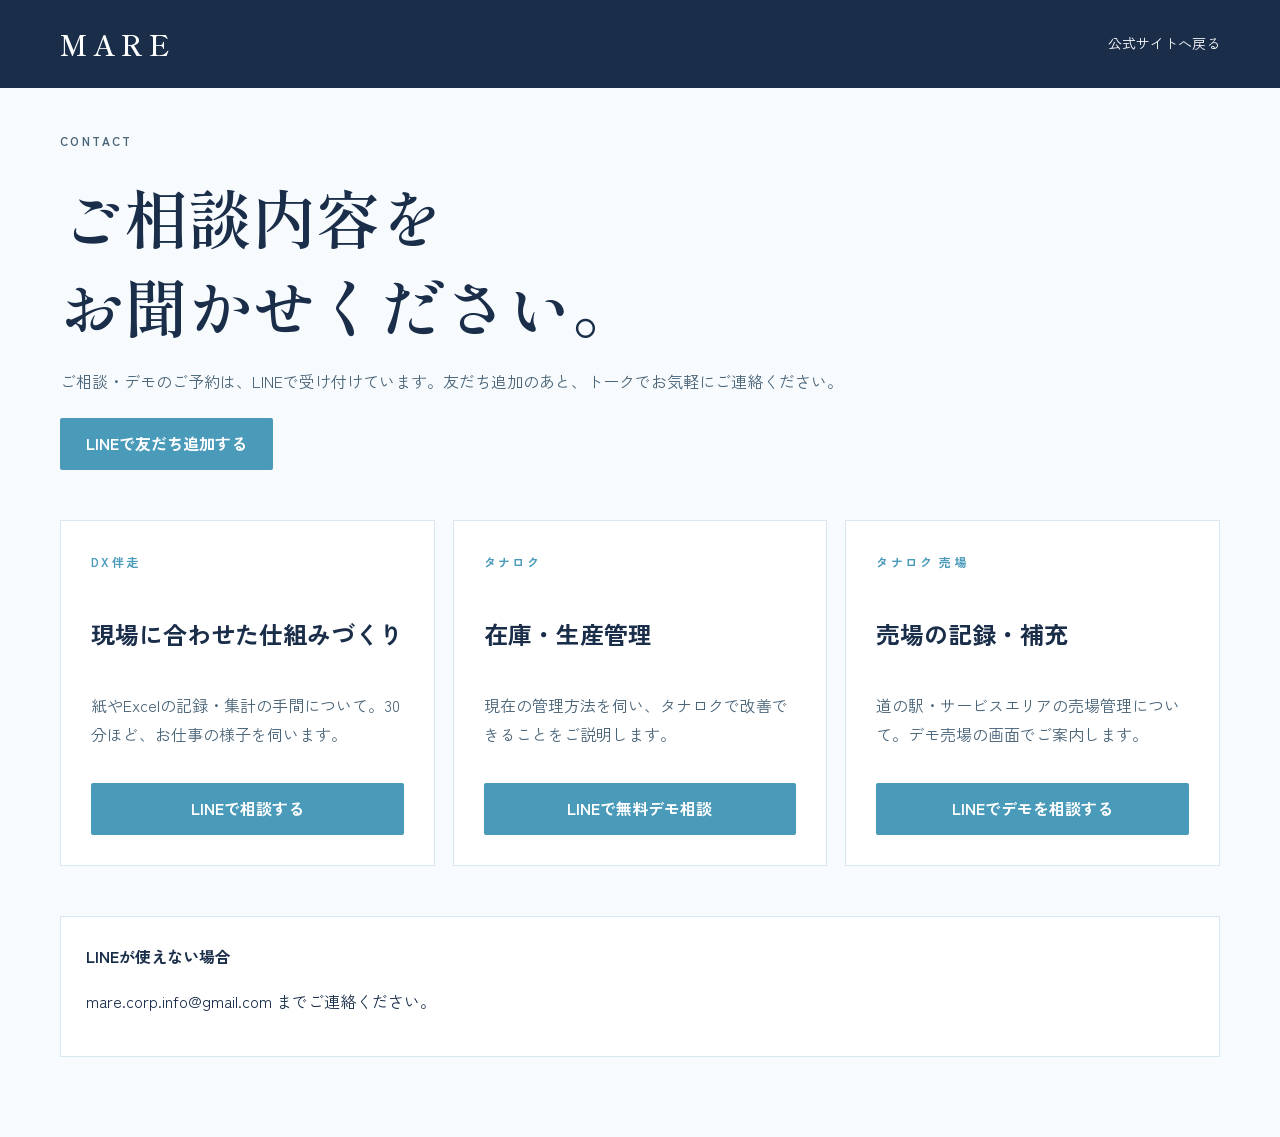
==== commit 2501cec8: "DX伴走のページを作り、トップの先頭に置く。タナロクのデモへのリンクを外す - /dx/ を新設：これまでにつくったもの（ガス検針と請求・売場の記録・在庫と生産の記録）、   お手伝いできること、進め" ====
--- a/contact/index.html
+++ b/contact/index.html
@@ -1 +1 @@
-<!doctype html><html lang="ja"><head><meta charset="utf-8"><meta name="viewport" content="width=device-width,initial-scale=1"><title>お問い合わせ｜MARE</title><meta name="description" content="タナロク・DX伴走に関するご相談、協業についてのお問い合わせはこちら。"><link rel="canonical" href="https://mare-corp-hp.mare-corp-info.workers.dev/contact/"><link rel="preconnect" href="https://fonts.googleapis.com"><link rel="preconnect" href="https://fonts.gstatic.com" crossorigin><link href="https://fonts.googleapis.com/css2?family=Shippori+Mincho:wght@600&family=Zen+Kaku+Gothic+New:wght@400;500;600;700&display=swap" rel="stylesheet"><link rel="stylesheet" href="/assets/mare.css"><style>.contact-page{min-height:100vh;padding:130px 0 80px;background:#f7fbfd}.contact-page h1{font:600 clamp(38px,6vw,64px)/1.4 'Shippori Mincho';margin:10px 0}.contact-page>div>p{color:#4a6478}.contact-options{display:grid;grid-template-columns:repeat(3,1fr);gap:18px;margin:50px 0}.contact-option{background:#fff;border:1px solid #d6e8f0;padding:30px;display:flex;flex-direction:column}.contact-option h2{font-size:24px}.contact-option p{color:#4a6478;flex:1}.contact-option .button{margin-top:18px}.contact-note{padding:25px;background:#fff;border:1px solid #d6e8f0}@media(max-width:760px){.contact-options{grid-template-columns:1fr}.site-header{background:#1a2e4a}}</style></head><body><header class="site-header" style="background:#1a2e4a"><div class="shell header-inner"><a class="logo" href="/">MARE</a><nav style="display:flex"><a href="/">公式サイトへ戻る</a></nav></div></header><main class="contact-page"><div class="shell"><p class="eyebrow">Contact</p><h1>ご相談内容を<br>お聞かせください。</h1><p>ご相談・デモのご予約は、LINEで受け付けています。友だち追加のあと、トークでお気軽にご連絡ください。</p><p style="margin-top:22px"><a class="button primary" href="https://lin.ee/n3A1B0A" target="_blank" rel="noopener noreferrer">LINEで友だち追加する</a></p><div class="contact-options"><article class="contact-option"><span class="eyebrow">タナロク</span><h2>在庫・生産管理</h2><p>現在の管理方法を伺い、タナロクで改善できることをご説明します。</p><a class="button primary" href="https://lin.ee/n3A1B0A" target="_blank" rel="noopener noreferrer">LINEで無料デモ相談</a></article><article class="contact-option"><span class="eyebrow">タナロク 売場</span><h2>売場の記録・補充</h2><p>道の駅・サービスエリアの売場管理について。デモ売場の画面でご案内します。</p><a class="button primary" href="https://lin.ee/n3A1B0A" target="_blank" rel="noopener noreferrer">LINEでデモを相談する</a></article><article class="contact-option"><span class="eyebrow">DX伴走</span><h2>現場に合わせた仕組みづくり</h2><p>紙やExcelの記録・集計の手間について。30分ほど、お仕事の様子を伺います。</p><a class="button primary" href="https://lin.ee/n3A1B0A" target="_blank" rel="noopener noreferrer">LINEで相談する</a></article></div><div class="contact-note"><b>LINEが使えない場合</b><p>mare.corp.info@gmail.com までご連絡ください。</p></div></div></main></body></html>
+<!doctype html><html lang="ja"><head><meta charset="utf-8"><meta name="viewport" content="width=device-width,initial-scale=1"><title>お問い合わせ｜MARE</title><meta name="description" content="タナロク・DX伴走に関するご相談、協業についてのお問い合わせはこちら。"><link rel="canonical" href="https://mare-corp-hp.mare-corp-info.workers.dev/contact/"><link rel="preconnect" href="https://fonts.googleapis.com"><link rel="preconnect" href="https://fonts.gstatic.com" crossorigin><link href="https://fonts.googleapis.com/css2?family=Shippori+Mincho:wght@600&family=Zen+Kaku+Gothic+New:wght@400;500;600;700&display=swap" rel="stylesheet"><link rel="stylesheet" href="/assets/mare.css"><style>.contact-page{min-height:100vh;padding:130px 0 80px;background:#f7fbfd}.contact-page h1{font:600 clamp(38px,6vw,64px)/1.4 'Shippori Mincho';margin:10px 0}.contact-page>div>p{color:#4a6478}.contact-options{display:grid;grid-template-columns:repeat(3,1fr);gap:18px;margin:50px 0}.contact-option{background:#fff;border:1px solid #d6e8f0;padding:30px;display:flex;flex-direction:column}.contact-option h2{font-size:24px}.contact-option p{color:#4a6478;flex:1}.contact-option .button{margin-top:18px}.contact-note{padding:25px;background:#fff;border:1px solid #d6e8f0}@media(max-width:760px){.contact-options{grid-template-columns:1fr}.site-header{background:#1a2e4a}}</style></head><body><header class="site-header" style="background:#1a2e4a"><div class="shell header-inner"><a class="logo" href="/">MARE</a><nav style="display:flex"><a href="/">公式サイトへ戻る</a></nav></div></header><main class="contact-page"><div class="shell"><p class="eyebrow">Contact</p><h1>ご相談内容を<br>お聞かせください。</h1><p>ご相談・デモのご予約は、LINEで受け付けています。友だち追加のあと、トークでお気軽にご連絡ください。</p><p style="margin-top:22px"><a class="button primary" href="https://lin.ee/n3A1B0A" target="_blank" rel="noopener noreferrer">LINEで友だち追加する</a></p><div class="contact-options"><article class="contact-option"><span class="eyebrow">DX伴走</span><h2>現場に合わせた仕組みづくり</h2><p>紙やExcelの記録・集計の手間について。30分ほど、お仕事の様子を伺います。</p><a class="button primary" href="https://lin.ee/n3A1B0A" target="_blank" rel="noopener noreferrer">LINEで相談する</a></article><article class="contact-option"><span class="eyebrow">タナロク</span><h2>在庫・生産管理</h2><p>現在の管理方法を伺い、タナロクで改善できることをご説明します。</p><a class="button primary" href="https://lin.ee/n3A1B0A" target="_blank" rel="noopener noreferrer">LINEで無料デモ相談</a></article><article class="contact-option"><span class="eyebrow">タナロク 売場</span><h2>売場の記録・補充</h2><p>道の駅・サービスエリアの売場管理について。デモ売場の画面でご案内します。</p><a class="button primary" href="https://lin.ee/n3A1B0A" target="_blank" rel="noopener noreferrer">LINEでデモを相談する</a></article></div><div class="contact-note"><b>LINEが使えない場合</b><p>mare.corp.info@gmail.com までご連絡ください。</p></div></div></main></body></html>
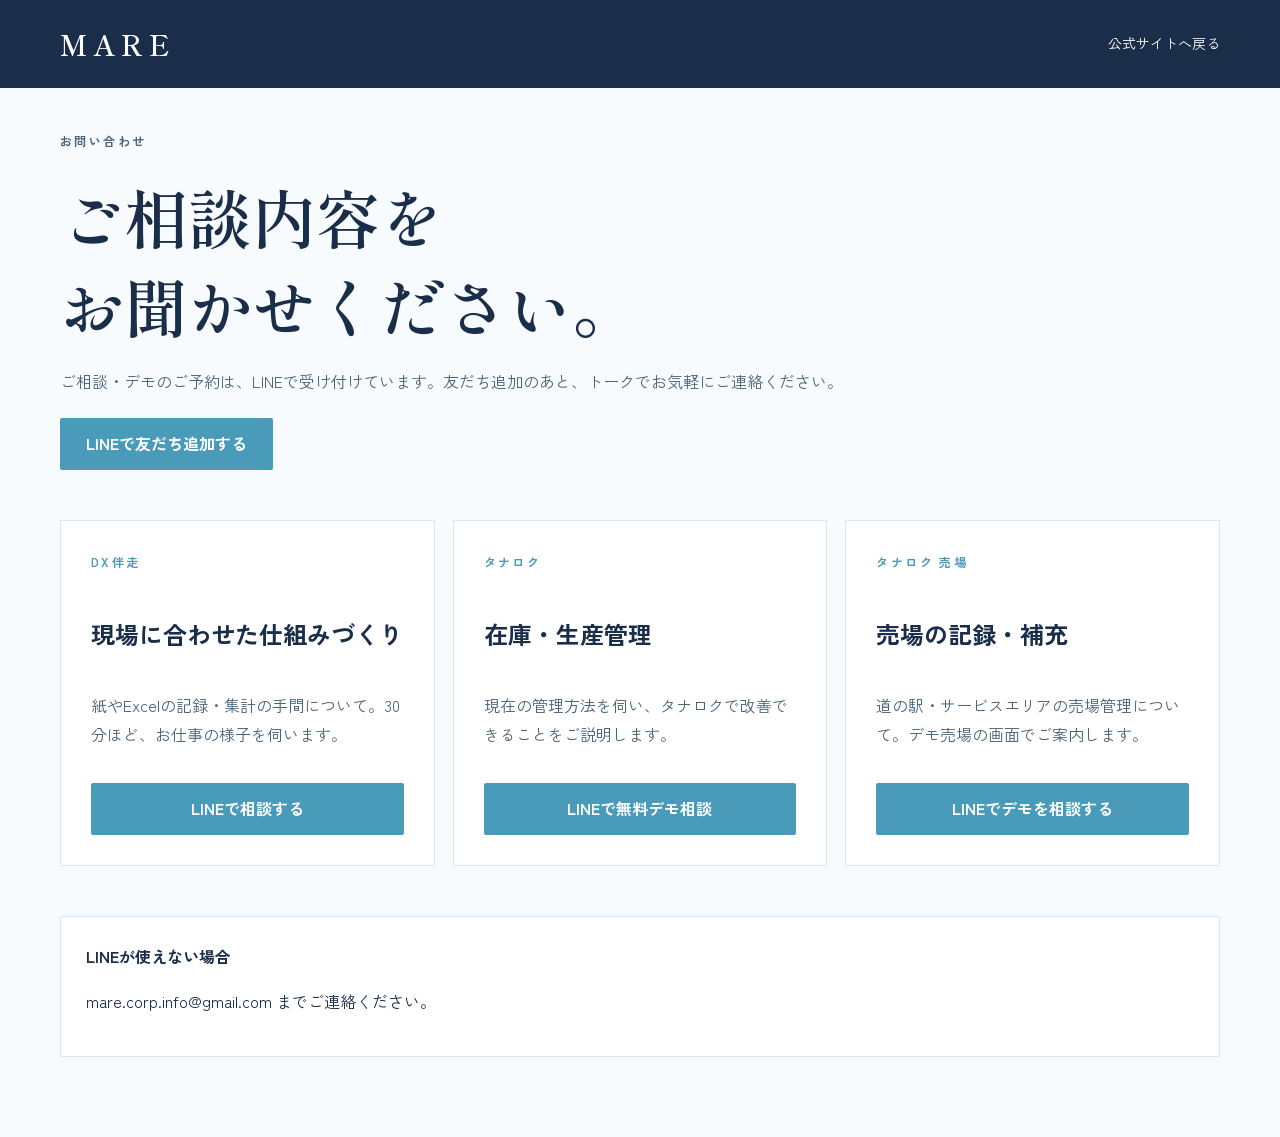
==== commit 5dfa25c1: "ホームページの英語の見出しを日本語にする 読む相手は地方の経営者で、英語の見出し（For service areas…・How it works・ FAQ など）は伝わらない。タナロク 売場・タナロク" ====
--- a/contact/index.html
+++ b/contact/index.html
@@ -1 +1 @@
-<!doctype html><html lang="ja"><head><meta charset="utf-8"><meta name="viewport" content="width=device-width,initial-scale=1"><title>お問い合わせ｜MARE</title><meta name="description" content="タナロク・DX伴走に関するご相談、協業についてのお問い合わせはこちら。"><link rel="canonical" href="https://mare-corp-hp.mare-corp-info.workers.dev/contact/"><link rel="preconnect" href="https://fonts.googleapis.com"><link rel="preconnect" href="https://fonts.gstatic.com" crossorigin><link href="https://fonts.googleapis.com/css2?family=Shippori+Mincho:wght@600&family=Zen+Kaku+Gothic+New:wght@400;500;600;700&display=swap" rel="stylesheet"><link rel="stylesheet" href="/assets/mare.css"><style>.contact-page{min-height:100vh;padding:130px 0 80px;background:#f7fbfd}.contact-page h1{font:600 clamp(38px,6vw,64px)/1.4 'Shippori Mincho';margin:10px 0}.contact-page>div>p{color:#4a6478}.contact-options{display:grid;grid-template-columns:repeat(3,1fr);gap:18px;margin:50px 0}.contact-option{background:#fff;border:1px solid #d6e8f0;padding:30px;display:flex;flex-direction:column}.contact-option h2{font-size:24px}.contact-option p{color:#4a6478;flex:1}.contact-option .button{margin-top:18px}.contact-note{padding:25px;background:#fff;border:1px solid #d6e8f0}@media(max-width:760px){.contact-options{grid-template-columns:1fr}.site-header{background:#1a2e4a}}</style></head><body><header class="site-header" style="background:#1a2e4a"><div class="shell header-inner"><a class="logo" href="/">MARE</a><nav style="display:flex"><a href="/">公式サイトへ戻る</a></nav></div></header><main class="contact-page"><div class="shell"><p class="eyebrow">Contact</p><h1>ご相談内容を<br>お聞かせください。</h1><p>ご相談・デモのご予約は、LINEで受け付けています。友だち追加のあと、トークでお気軽にご連絡ください。</p><p style="margin-top:22px"><a class="button primary" href="https://lin.ee/n3A1B0A" target="_blank" rel="noopener noreferrer">LINEで友だち追加する</a></p><div class="contact-options"><article class="contact-option"><span class="eyebrow">DX伴走</span><h2>現場に合わせた仕組みづくり</h2><p>紙やExcelの記録・集計の手間について。30分ほど、お仕事の様子を伺います。</p><a class="button primary" href="https://lin.ee/n3A1B0A" target="_blank" rel="noopener noreferrer">LINEで相談する</a></article><article class="contact-option"><span class="eyebrow">タナロク</span><h2>在庫・生産管理</h2><p>現在の管理方法を伺い、タナロクで改善できることをご説明します。</p><a class="button primary" href="https://lin.ee/n3A1B0A" target="_blank" rel="noopener noreferrer">LINEで無料デモ相談</a></article><article class="contact-option"><span class="eyebrow">タナロク 売場</span><h2>売場の記録・補充</h2><p>道の駅・サービスエリアの売場管理について。デモ売場の画面でご案内します。</p><a class="button primary" href="https://lin.ee/n3A1B0A" target="_blank" rel="noopener noreferrer">LINEでデモを相談する</a></article></div><div class="contact-note"><b>LINEが使えない場合</b><p>mare.corp.info@gmail.com までご連絡ください。</p></div></div></main></body></html>
+<!doctype html><html lang="ja"><head><meta charset="utf-8"><meta name="viewport" content="width=device-width,initial-scale=1"><title>お問い合わせ｜MARE</title><meta name="description" content="タナロク・DX伴走に関するご相談、協業についてのお問い合わせはこちら。"><link rel="canonical" href="https://mare-corp-hp.mare-corp-info.workers.dev/contact/"><link rel="preconnect" href="https://fonts.googleapis.com"><link rel="preconnect" href="https://fonts.gstatic.com" crossorigin><link href="https://fonts.googleapis.com/css2?family=Shippori+Mincho:wght@600&family=Zen+Kaku+Gothic+New:wght@400;500;600;700&display=swap" rel="stylesheet"><link rel="stylesheet" href="/assets/mare.css"><style>.contact-page{min-height:100vh;padding:130px 0 80px;background:#f7fbfd}.contact-page h1{font:600 clamp(38px,6vw,64px)/1.4 'Shippori Mincho';margin:10px 0}.contact-page>div>p{color:#4a6478}.contact-options{display:grid;grid-template-columns:repeat(3,1fr);gap:18px;margin:50px 0}.contact-option{background:#fff;border:1px solid #d6e8f0;padding:30px;display:flex;flex-direction:column}.contact-option h2{font-size:24px}.contact-option p{color:#4a6478;flex:1}.contact-option .button{margin-top:18px}.contact-note{padding:25px;background:#fff;border:1px solid #d6e8f0}@media(max-width:760px){.contact-options{grid-template-columns:1fr}.site-header{background:#1a2e4a}}</style></head><body><header class="site-header" style="background:#1a2e4a"><div class="shell header-inner"><a class="logo" href="/">MARE</a><nav style="display:flex"><a href="/">公式サイトへ戻る</a></nav></div></header><main class="contact-page"><div class="shell"><p class="eyebrow">お問い合わせ</p><h1>ご相談内容を<br>お聞かせください。</h1><p>ご相談・デモのご予約は、LINEで受け付けています。友だち追加のあと、トークでお気軽にご連絡ください。</p><p style="margin-top:22px"><a class="button primary" href="https://lin.ee/n3A1B0A" target="_blank" rel="noopener noreferrer">LINEで友だち追加する</a></p><div class="contact-options"><article class="contact-option"><span class="eyebrow">DX伴走</span><h2>現場に合わせた仕組みづくり</h2><p>紙やExcelの記録・集計の手間について。30分ほど、お仕事の様子を伺います。</p><a class="button primary" href="https://lin.ee/n3A1B0A" target="_blank" rel="noopener noreferrer">LINEで相談する</a></article><article class="contact-option"><span class="eyebrow">タナロク</span><h2>在庫・生産管理</h2><p>現在の管理方法を伺い、タナロクで改善できることをご説明します。</p><a class="button primary" href="https://lin.ee/n3A1B0A" target="_blank" rel="noopener noreferrer">LINEで無料デモ相談</a></article><article class="contact-option"><span class="eyebrow">タナロク 売場</span><h2>売場の記録・補充</h2><p>道の駅・サービスエリアの売場管理について。デモ売場の画面でご案内します。</p><a class="button primary" href="https://lin.ee/n3A1B0A" target="_blank" rel="noopener noreferrer">LINEでデモを相談する</a></article></div><div class="contact-note"><b>LINEが使えない場合</b><p>mare.corp.info@gmail.com までご連絡ください。</p></div></div></main></body></html>
